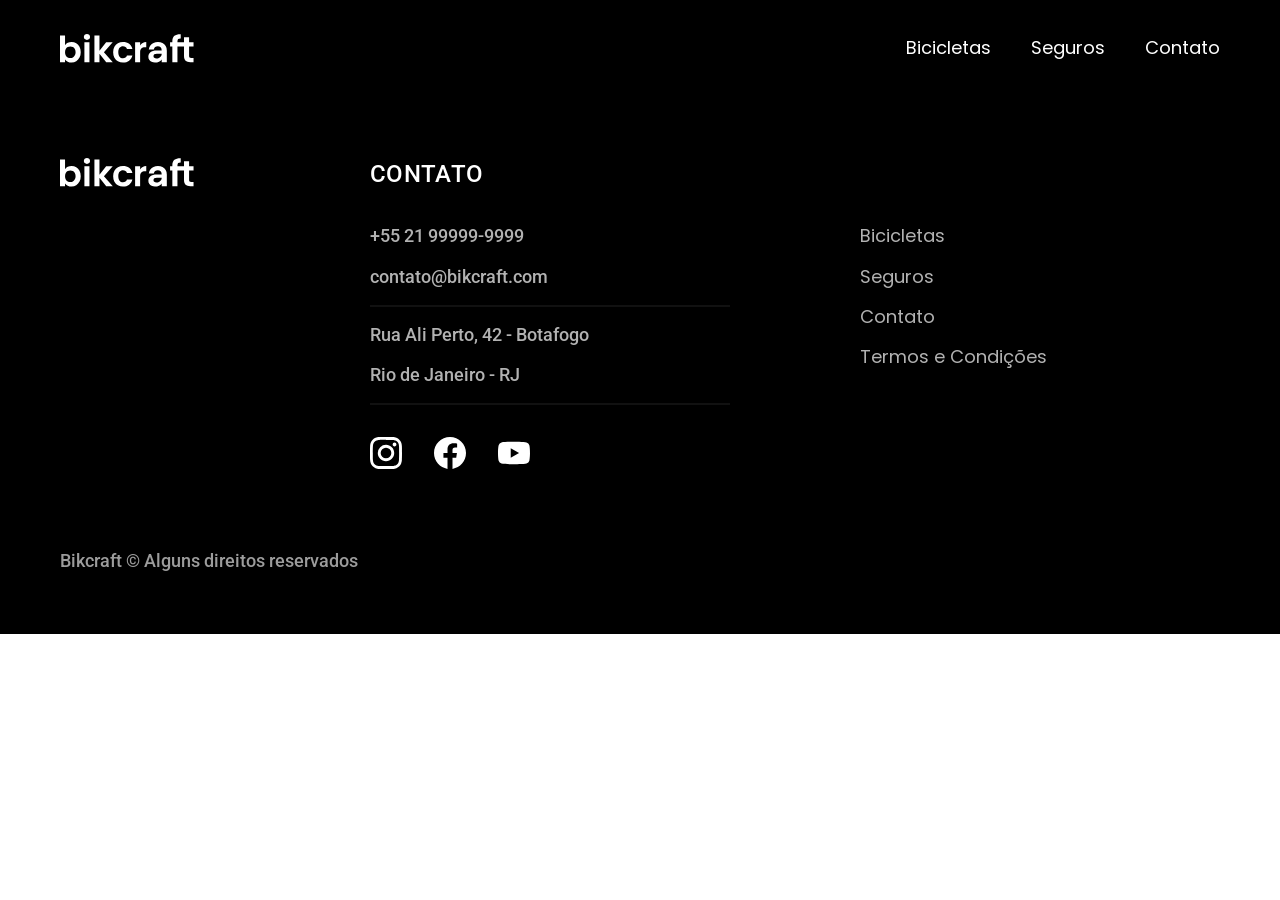
==== bicicletas.html @ 02ed1ec8 "adiciona pagina de termos de uso" ====
<!DOCTYPE html>
<html lang="en">

<head>
  <meta charset="UTF-8">
  <meta name="viewport" content="width=device-width, initial-scale=1.0">
  <meta name="description" content="Bicicletas elétricas de alta precisão e qualidade,  feitas sob medida para o cliente. Explore o mundo na sua velocidade com a Bikcraft.">
  <!-- Estilos -->
  <link rel="stylesheet" href="./css/style.css">
  <!-- Fontes -->
  <link rel="preconnect" href="https://fonts.googleapis.com">
  <link rel="preconnect" href="https://fonts.gstatic.com" crossorigin>
  <link href="https://fonts.googleapis.com/css2?family=Merriweather:ital,opsz,wght@1,18..144,900&family=Poppins:wght@400;600&family=Roboto:wght@400;500&display=swap" rel="stylesheet">
  <title>Bikcraft - Bicicletas Elétricas</title>
</head>

<body>
  <header class="header-bg">
    <div class="header container">
      <a href="./">
        <img src="./img/bikcraft.svg" alt="Bikcraft">
      </a>
      <nav aria-label="primaria">
        <ul class="header-menu font-1-m cor-0">
          <li><a href="./bicicletas.html">Bicicletas</a></li>
          <li><a href="./seguros.html">Seguros</a></li>
          <li><a href="./contato.html">Contato</a></li>
        </ul>
      </nav>
    </div>
  </header>

  
  <footer class="footer-bg">
    <div class="footer container">
      <img src="./img/bikcraft.svg" alt="Bikcraft">
      <div class="footer-contato">
        <h3 class="font-2-l-b cor-0">Contato</h3>
        <ul class="cor-5 font-2-m">
          <li><a href="tel:+5521999999999">+55 21 99999-9999</a></li>
          <li><a href="mailto:contato@bikcraft.com">contato@bikcraft.com</a></li>
          <li>Rua Ali Perto, 42 - Botafogo</li>
          <li>Rio de Janeiro - RJ</li>
        </ul>
        <div class="footer-redes">
          <a href="./">
            <img src="./img/redes/instagram.svg" alt="Instagram">
            <a href="./">
              <img src="./img/redes/facebook.svg" alt="Facebook">
            </a>
            <a href="./">
              <img src="./img/redes/youtube.svg" alt="Youtube">
            </a>
        </div>
      </div>
      <div class="footer-informacoes">
        <h3 class="font-2-l-b cor0">Informações</h3>
        <nav>
          <ul class="font-1-m cor-5">
            <li><a href="./bicicletas.html">Bicicletas</a></li>
            <li><a href="./seguros.html">Seguros</a></li>
            <li><a href="./contato.html">Contato</a></li>
            <li><a href="./termos.html">Termos e Condições</a></li>
          </ul>
        </nav>
      </div>
      <p class="footer-copy font-2-m cor-6">Bikcraft © Alguns direitos reservados</p>
    </div>
  </footer>
</body>

</html>
---- css/style.css ----
@import url(./global/global.css);
@import url(./utilidades/tipografia.css);
@import url(./utilidades/cores.css);

@import url(./global/header.css);
@import url(./global/footer.css);

/* Utilidades */
@import url(./utilidades/componentes.css);


/* Home */
@import url(./home/introducao.css);
@import url(./home/tecnologia.css);
@import url(./home/parceiros.css);
@import url(./home/depoimento.css);

/* Bicicletas */
@import url(./bicicletas/bicicletas-lista.css);

/* Seguros */
@import url(./seguros/seguros.css);

/* Termos */
@import url(./termos/termos.css);
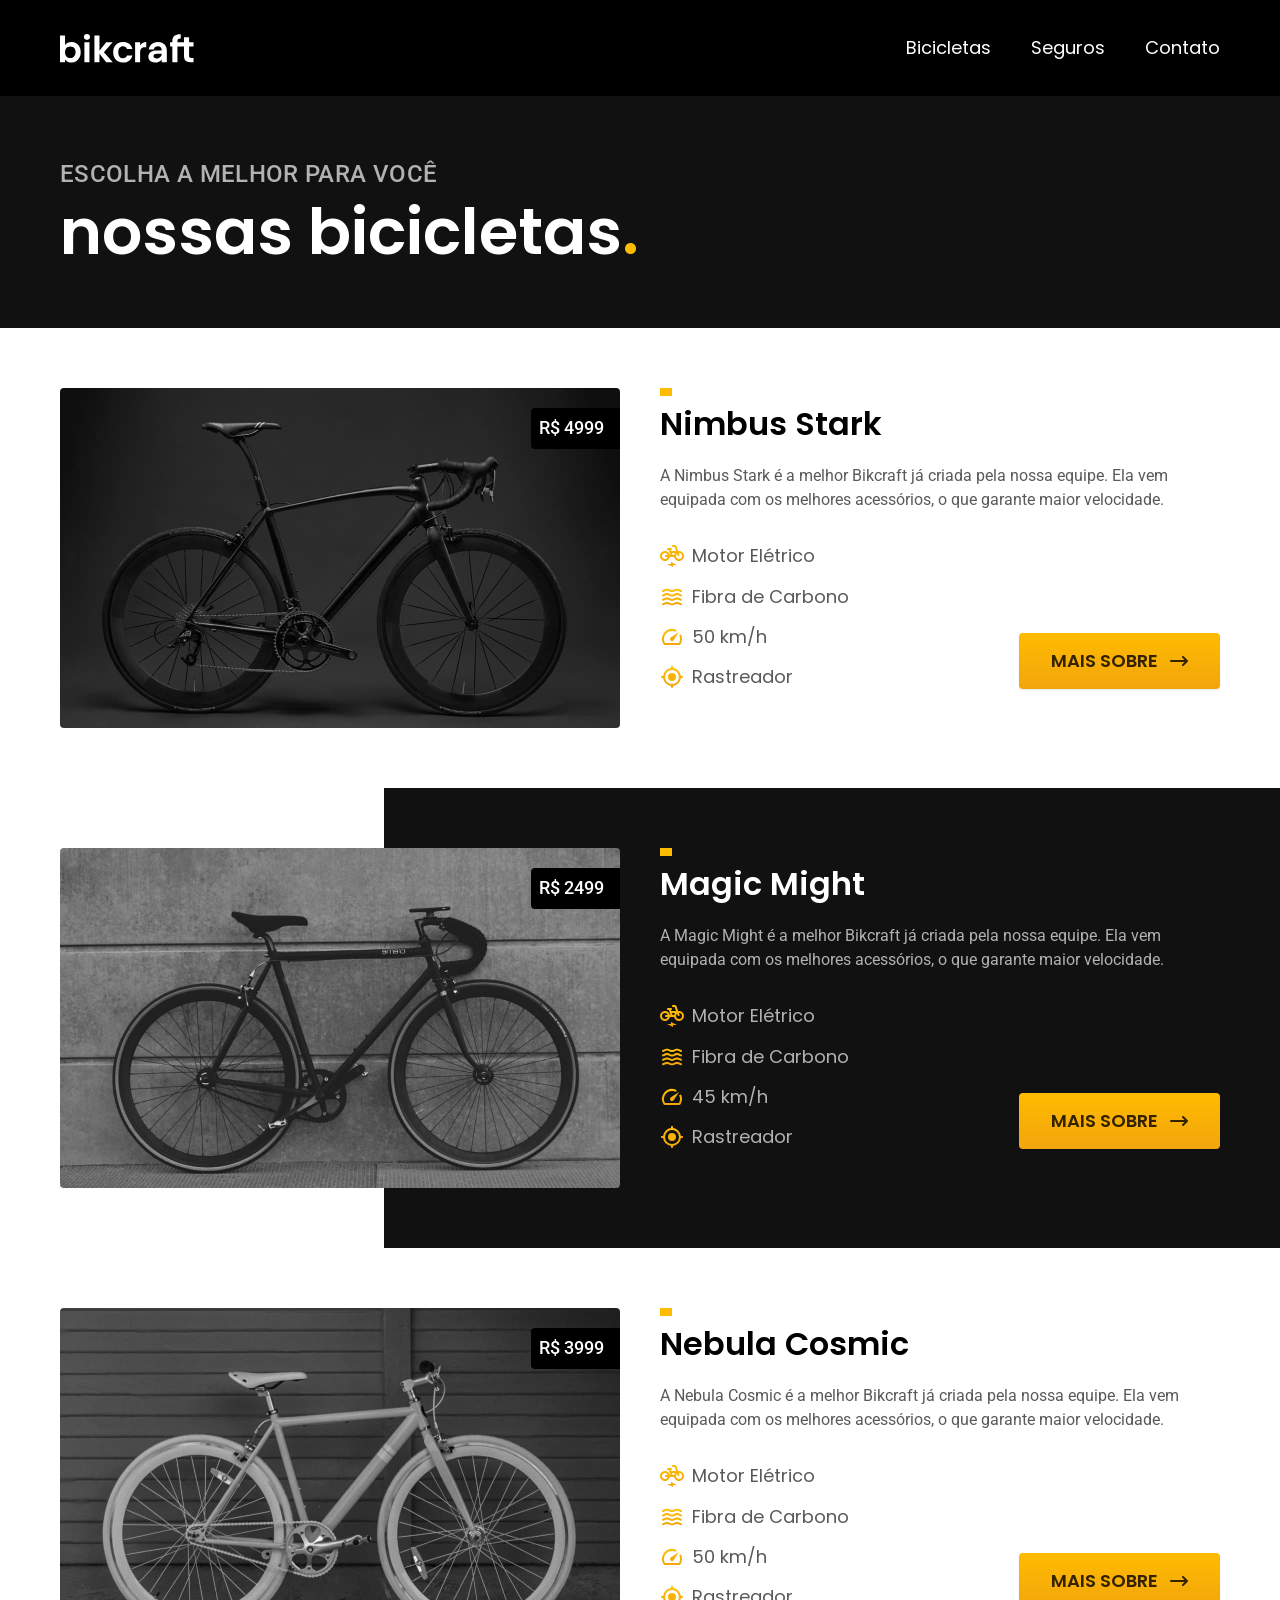
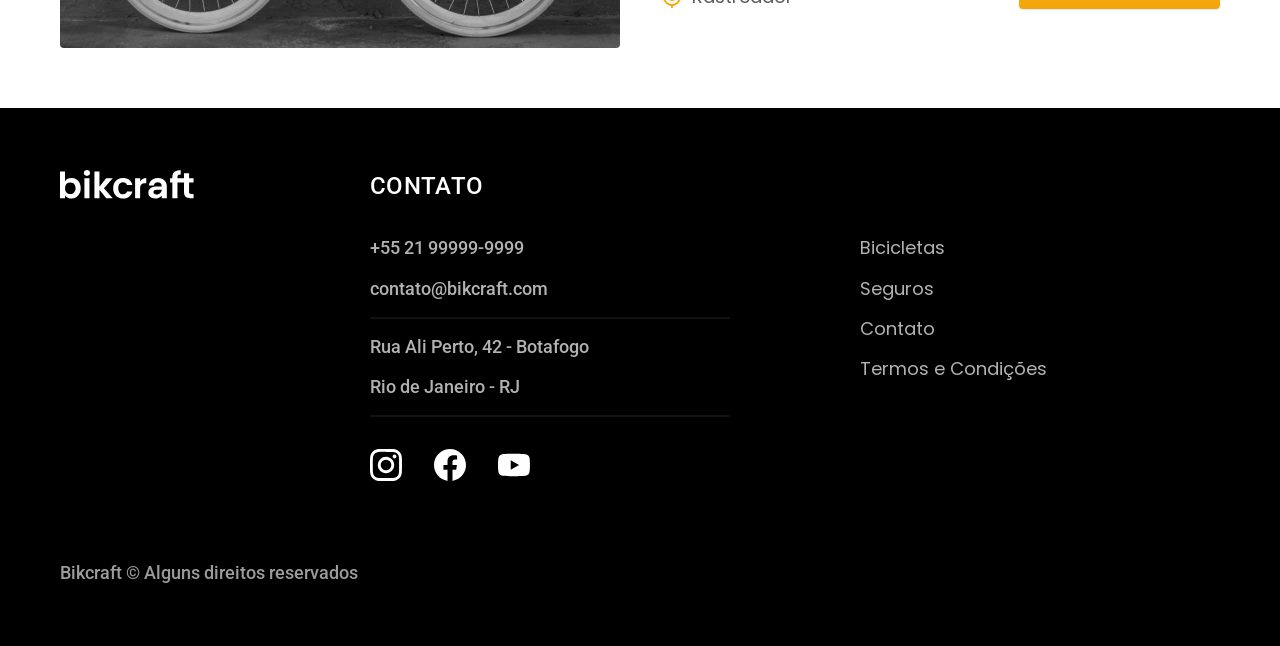
==== commit ae6c1628: "adiciona seção bicicletas" ====
--- a/bicicletas.html
+++ b/bicicletas.html
@@ -11,10 +11,10 @@
   <link rel="preconnect" href="https://fonts.googleapis.com">
   <link rel="preconnect" href="https://fonts.gstatic.com" crossorigin>
   <link href="https://fonts.googleapis.com/css2?family=Merriweather:ital,opsz,wght@1,18..144,900&family=Poppins:wght@400;600&family=Roboto:wght@400;500&display=swap" rel="stylesheet">
-  <title>Bikcraft - Bicicletas Elétricas</title>
+  <title>Bicicletas | Bikcraft</title>
 </head>
 
-<body>
+<body id="bicicletas">
   <header class="header-bg">
     <div class="header container">
       <a href="./">
@@ -29,8 +29,99 @@
       </nav>
     </div>
   </header>
+  <main>
+    <div class="titulo-bg">
+      <div class="titulo container">
+        <p class="font-2-l-b cor-5">Escolha a Melhor para você</p>
+        <h1 class="font-1-xxl cor-0">nossas bicicletas<span class="cor-p1">.</span></h1>
+      </div>
+    </div>
 
-  
+    <div class="bicicletas container">
+      <div class="bicicletas-imagem">
+        <img src="./img/bicicletas/nimbus.jpg" alt="Bicicleta Preta">
+        <span class="font-2-m cor-0">R$ 4999</span>
+      </div>
+      <div class="bicicletas-conteudo">
+        <h2 class="font-1-xl">Nimbus Stark</h2>
+        <p class="font-2-s cor-8">A Nimbus Stark é a melhor Bikcraft já criada pela nossa equipe. Ela vem equipada com os melhores acessórios, o que garante maior velocidade.</p>
+        <ul class="font-1-m cor-8">
+          <li><img src="./img/icones/eletrica.svg" alt="">
+            Motor Elétrico
+          </li>
+          <li><img src="./img/icones/carbono.svg" alt="">
+            Fibra de Carbono
+          </li>
+          <li><img src="./img/icones/velocidade.svg" alt="">
+            50 km/h
+          </li>
+          <li><img src="./img/icones/rastreador.svg" alt="">
+            Rastreador
+          </li>
+        </ul>
+        <a class="botao seta" href="./bicicletas/nimbus.html">Mais Sobre</a>
+      </div>
+    </div>
+
+
+    <div class="bicicletas-bg">
+      <div class="bicicletas container">
+        <div class="bicicletas-imagem">
+          <img src="./img/bicicletas/magic.jpg" alt="Bicicleta Preta">
+          <span class="font-2-m cor-0">R$ 2499</span>
+        </div>
+        <div class="bicicletas-conteudo">
+          <h2 class="font-1-xl cor-0">Magic Might</h2>
+          <p class="font-2-s cor-5">A Magic Might é a melhor Bikcraft já criada pela nossa equipe. Ela vem equipada com os melhores acessórios, o que garante maior velocidade.
+          </p>
+          <ul class="font-1-m cor-5">
+            <li><img src="./img/icones/eletrica.svg" alt="">
+              Motor Elétrico
+            </li>
+            <li><img src="./img/icones/carbono.svg" alt="">
+              Fibra de Carbono
+            </li>
+            <li><img src="./img/icones/velocidade.svg" alt="">
+              45 km/h
+            </li>
+            <li><img src="./img/icones/rastreador.svg" alt="">
+              Rastreador
+            </li>
+          </ul>
+        <a class="botao seta" href="./bicicletas/magic.html">Mais Sobre</a>
+        </div>
+      </div>
+    </div>
+
+    <div class="bicicletas container">
+      <div class="bicicletas-imagem">
+        <img src="./img/bicicletas/nebula.jpg" alt="Bicicleta Preta">
+        <span class="font-2-m cor-0">R$ 3999</span>
+      </div>
+      <div class="bicicletas-conteudo">
+        <h2 class="font-1-xl">Nebula Cosmic</h2>
+        <p class="font-2-s cor-8">A Nebula Cosmic é a melhor Bikcraft já criada pela nossa equipe. Ela vem equipada com os melhores acessórios, o que garante maior velocidade.</p>
+        <ul class="font-1-m cor-8">
+          <li><img src="./img/icones/eletrica.svg" alt="">
+            Motor Elétrico
+          </li>
+          <li><img src="./img/icones/carbono.svg" alt="">
+            Fibra de Carbono
+          </li>
+          <li><img src="./img/icones/velocidade.svg" alt="">
+            50 km/h
+          </li>
+          <li><img src="./img/icones/rastreador.svg" alt="">
+            Rastreador
+          </li>
+        </ul>
+        <a class="botao seta" href="./bicicletas/nebula.html">Mais Sobre</a>
+      </div>
+    </div>
+
+
+  </main>
+
   <footer class="footer-bg">
     <div class="footer container">
       <img src="./img/bikcraft.svg" alt="Bikcraft">
--- a/css/style.css
+++ b/css/style.css
@@ -8,7 +8,6 @@
 /* Utilidades */
 @import url(./utilidades/componentes.css);
 
-
 /* Home */
 @import url(./home/introducao.css);
 @import url(./home/tecnologia.css);
@@ -17,9 +16,10 @@
 
 /* Bicicletas */
 @import url(./bicicletas/bicicletas-lista.css);
+@import url(./bicicletas/bicicletas.css);
 
 /* Seguros */
 @import url(./seguros/seguros.css);
 
 /* Termos */
-@import url(./termos/termos.css);+@import url(./termos/termos.css);
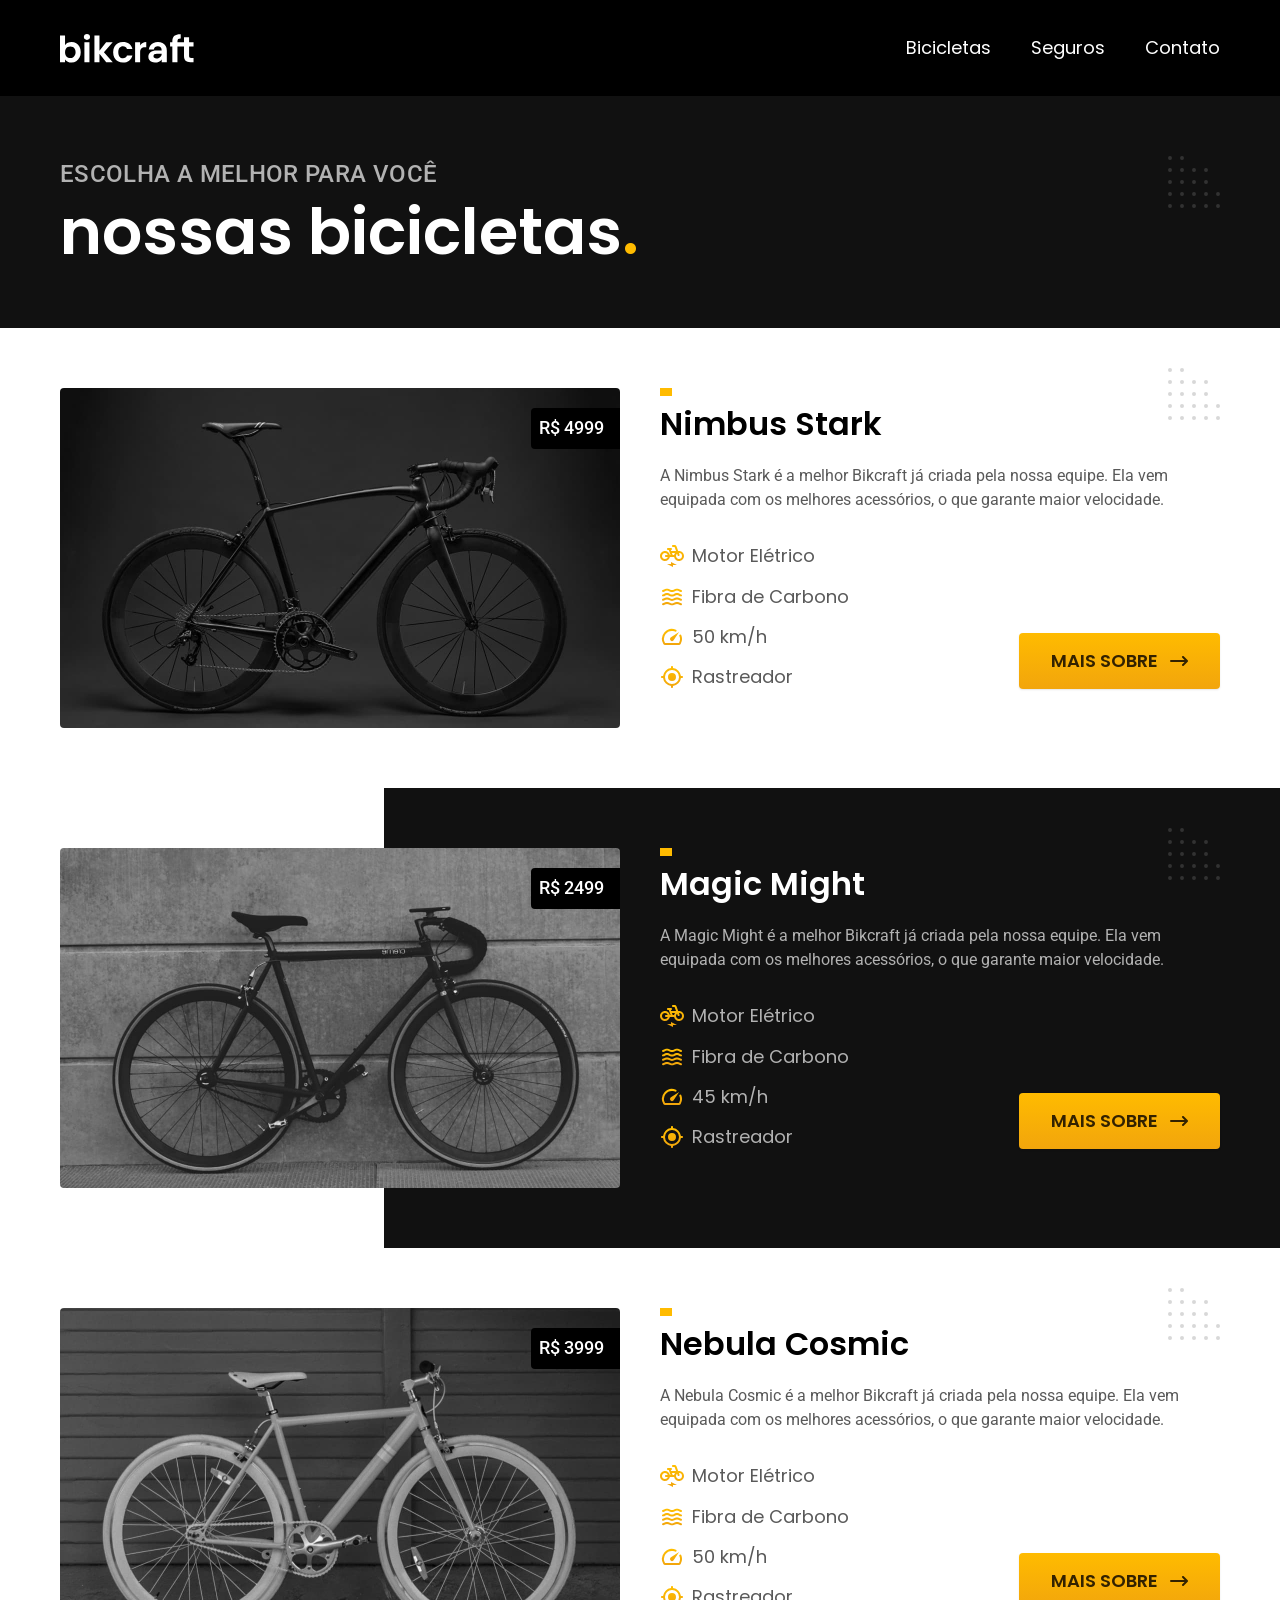
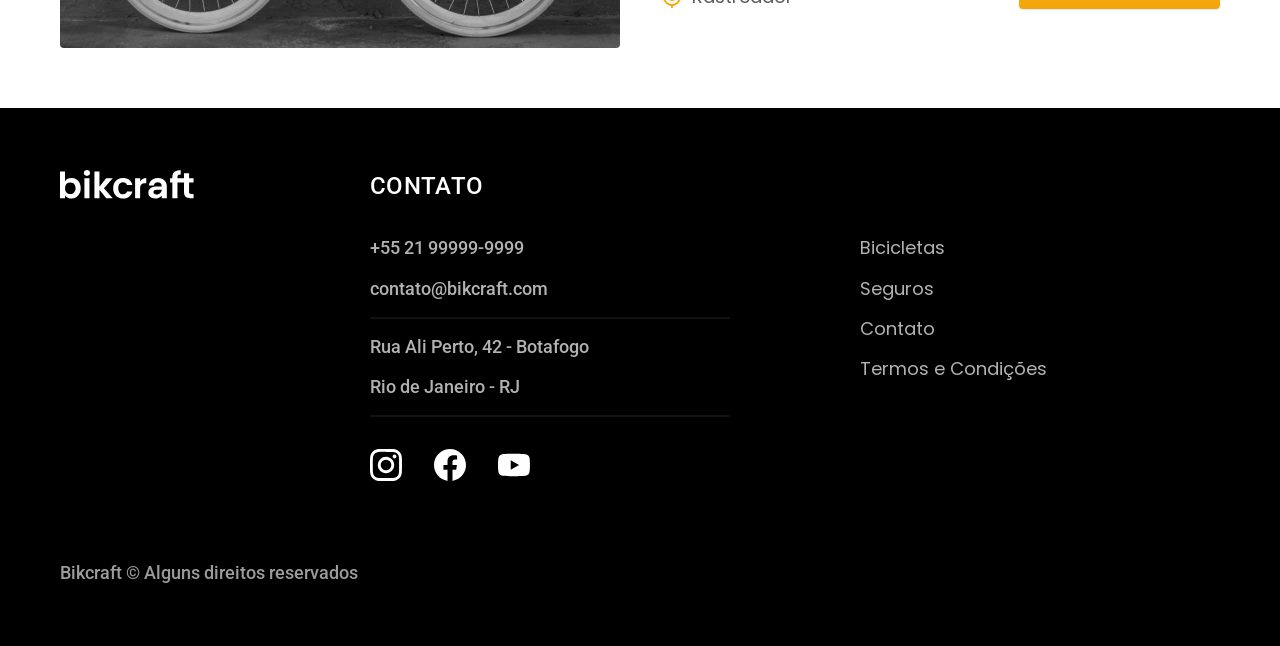
==== commit a9db9bf5: "adiciona pagina de 'orçamento' e otimizações" ====
--- a/bicicletas.html
+++ b/bicicletas.html
@@ -6,6 +6,7 @@
   <meta name="viewport" content="width=device-width, initial-scale=1.0">
   <meta name="description" content="Bicicletas elétricas de alta precisão e qualidade,  feitas sob medida para o cliente. Explore o mundo na sua velocidade com a Bikcraft.">
   <!-- Estilos -->
+  <link rel="preload" href="./css/style.css" as="style">
   <link rel="stylesheet" href="./css/style.css">
   <!-- Fontes -->
   <link rel="preconnect" href="https://fonts.googleapis.com">
@@ -88,7 +89,7 @@
               Rastreador
             </li>
           </ul>
-        <a class="botao seta" href="./bicicletas/magic.html">Mais Sobre</a>
+          <a class="botao seta" href="./bicicletas/magic.html">Mais Sobre</a>
         </div>
       </div>
     </div>
--- a/css/style.css
+++ b/css/style.css
@@ -7,6 +7,7 @@
 
 /* Utilidades */
 @import url(./utilidades/componentes.css);
+@import url(./utilidades/formulario.css);
 
 /* Home */
 @import url(./home/introducao.css);
@@ -18,8 +19,21 @@
 @import url(./bicicletas/bicicletas-lista.css);
 @import url(./bicicletas/bicicletas.css);
 
+/* Bicicleta */
+@import url(./bicicleta/bicicleta.css);
+@import url(./bicicleta/seguro.css);
+
 /* Seguros */
 @import url(./seguros/seguros.css);
+@import url(./seguros/vantagens.css);
+@import url(./seguros/perguntas.css);
+
+/* Contato */
+@import url(./contato/contato.css);
+@import url(./contato/lojas.css);
+
+/* Orçamento */
+@import url(./orcamento/orcamento.css);
 
 /* Termos */
-@import url(./termos/termos.css);
+@import url(./termos/termos.css);
--- a/css/style.css
+++ b/css/style.css
@@ -7,6 +7,7 @@
 
 /* Utilidades */
 @import url(./utilidades/componentes.css);
+@import url(./utilidades/formulario.css);
 
 /* Home */
 @import url(./home/introducao.css);
@@ -18,8 +19,21 @@
 @import url(./bicicletas/bicicletas-lista.css);
 @import url(./bicicletas/bicicletas.css);
 
+/* Bicicleta */
+@import url(./bicicleta/bicicleta.css);
+@import url(./bicicleta/seguro.css);
+
 /* Seguros */
 @import url(./seguros/seguros.css);
+@import url(./seguros/vantagens.css);
+@import url(./seguros/perguntas.css);
+
+/* Contato */
+@import url(./contato/contato.css);
+@import url(./contato/lojas.css);
+
+/* Orçamento */
+@import url(./orcamento/orcamento.css);
 
 /* Termos */
-@import url(./termos/termos.css);
+@import url(./termos/termos.css);
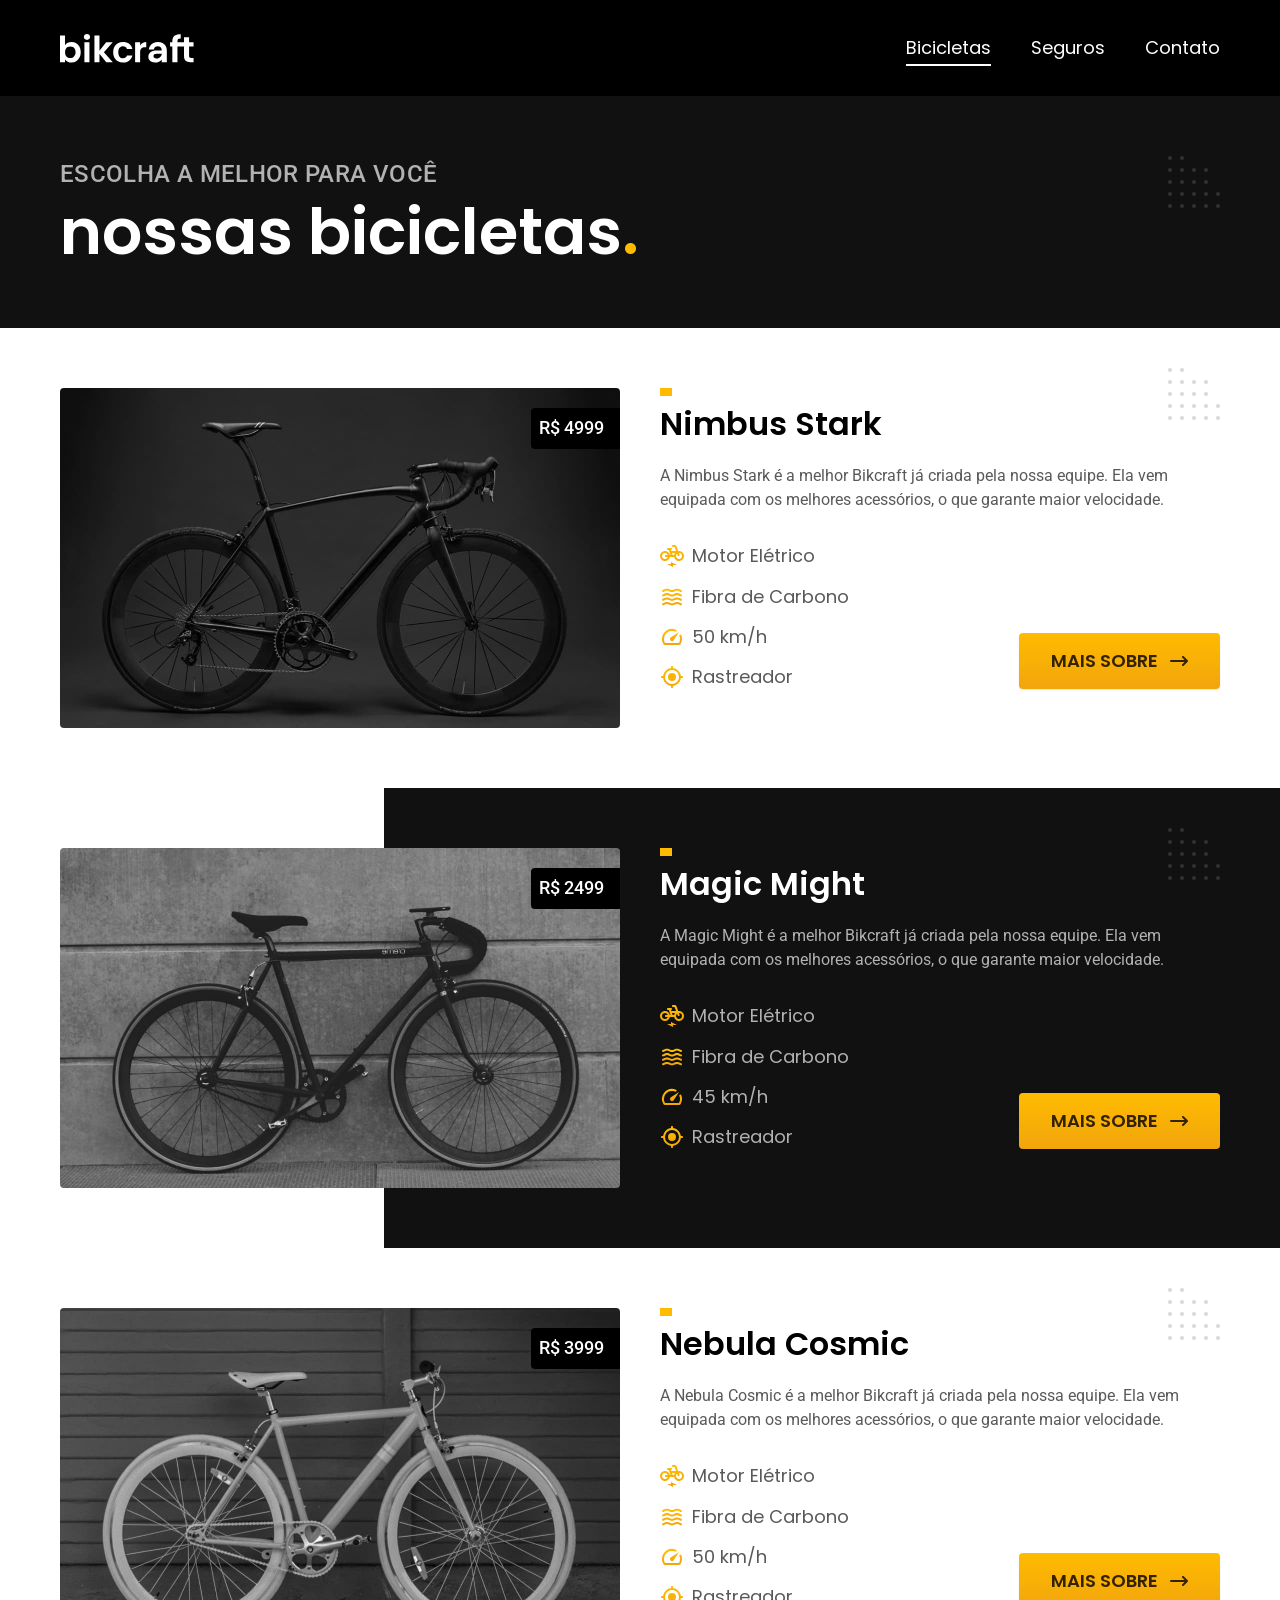
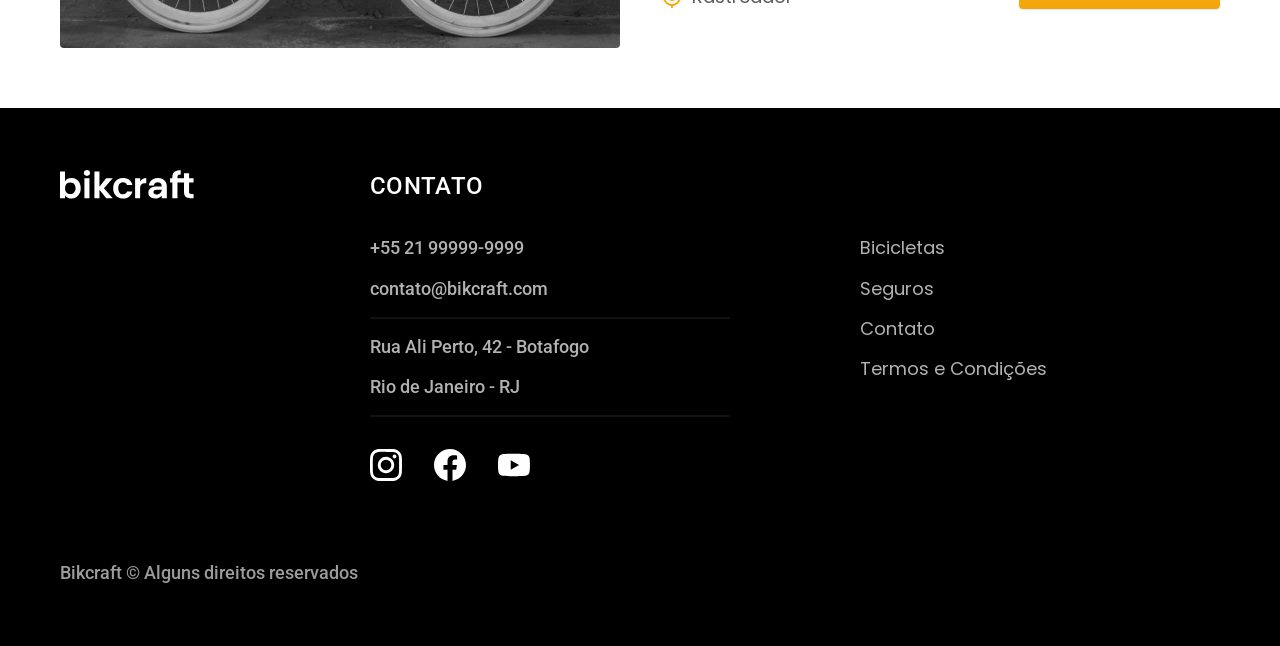
==== commit b8eff50a: "adiciona animacoes em javascript" ====
--- a/bicicletas.html
+++ b/bicicletas.html
@@ -13,13 +13,16 @@
   <link rel="preconnect" href="https://fonts.gstatic.com" crossorigin>
   <link href="https://fonts.googleapis.com/css2?family=Merriweather:ital,opsz,wght@1,18..144,900&family=Poppins:wght@400;600&family=Roboto:wght@400;500&display=swap" rel="stylesheet">
   <title>Bicicletas | Bikcraft</title>
+  <script>
+    document.documentElement.classList.add('js')
+  </script>
 </head>
 
 <body id="bicicletas">
   <header class="header-bg">
     <div class="header container">
       <a href="./">
-        <img src="./img/bikcraft.svg" alt="Bikcraft">
+        <img src="./img/bikcraft.svg" width="136" height="32" alt="Bikcraft">
       </a>
       <nav aria-label="primaria">
         <ul class="header-menu font-1-m cor-0">
@@ -40,23 +43,23 @@
 
     <div class="bicicletas container">
       <div class="bicicletas-imagem">
-        <img src="./img/bicicletas/nimbus.jpg" alt="Bicicleta Preta">
+        <img src="./img/bicicletas/nimbus.jpg" width="1120" height="680" alt="Bicicleta Preta">
         <span class="font-2-m cor-0">R$ 4999</span>
       </div>
       <div class="bicicletas-conteudo">
         <h2 class="font-1-xl">Nimbus Stark</h2>
         <p class="font-2-s cor-8">A Nimbus Stark é a melhor Bikcraft já criada pela nossa equipe. Ela vem equipada com os melhores acessórios, o que garante maior velocidade.</p>
         <ul class="font-1-m cor-8">
-          <li><img src="./img/icones/eletrica.svg" alt="">
+          <li><img src="./img/icones/eletrica.svg" width="1120" height="680" alt="">
             Motor Elétrico
           </li>
-          <li><img src="./img/icones/carbono.svg" alt="">
+          <li><img src="./img/icones/carbono.svg" width="1120" height="680" alt="">
             Fibra de Carbono
           </li>
-          <li><img src="./img/icones/velocidade.svg" alt="">
+          <li><img src="./img/icones/velocidade.svg" width="1120" height="680" alt="">
             50 km/h
           </li>
-          <li><img src="./img/icones/rastreador.svg" alt="">
+          <li><img src="./img/icones/rastreador.svg" width="1120" height="680" alt="">
             Rastreador
           </li>
         </ul>
@@ -68,7 +71,7 @@
     <div class="bicicletas-bg">
       <div class="bicicletas container">
         <div class="bicicletas-imagem">
-          <img src="./img/bicicletas/magic.jpg" alt="Bicicleta Preta">
+          <img src="./img/bicicletas/magic.jpg" width="1120" height="680" alt="Bicicleta Preta">
           <span class="font-2-m cor-0">R$ 2499</span>
         </div>
         <div class="bicicletas-conteudo">
@@ -76,16 +79,16 @@
           <p class="font-2-s cor-5">A Magic Might é a melhor Bikcraft já criada pela nossa equipe. Ela vem equipada com os melhores acessórios, o que garante maior velocidade.
           </p>
           <ul class="font-1-m cor-5">
-            <li><img src="./img/icones/eletrica.svg" alt="">
+            <li><img src="./img/icones/eletrica.svg" width="1120" height="680" alt="">
               Motor Elétrico
             </li>
-            <li><img src="./img/icones/carbono.svg" alt="">
+            <li><img src="./img/icones/carbono.svg" width="1120" height="680" alt="">
               Fibra de Carbono
             </li>
-            <li><img src="./img/icones/velocidade.svg" alt="">
+            <li><img src="./img/icones/velocidade.svg" width="1120" height="680" alt="">
               45 km/h
             </li>
-            <li><img src="./img/icones/rastreador.svg" alt="">
+            <li><img src="./img/icones/rastreador.svg" width="1120" height="680" alt="">
               Rastreador
             </li>
           </ul>
@@ -96,23 +99,23 @@
 
     <div class="bicicletas container">
       <div class="bicicletas-imagem">
-        <img src="./img/bicicletas/nebula.jpg" alt="Bicicleta Preta">
+        <img src="./img/bicicletas/nebula.jpg" width="1120" height="680" alt="Bicicleta Preta">
         <span class="font-2-m cor-0">R$ 3999</span>
       </div>
       <div class="bicicletas-conteudo">
         <h2 class="font-1-xl">Nebula Cosmic</h2>
         <p class="font-2-s cor-8">A Nebula Cosmic é a melhor Bikcraft já criada pela nossa equipe. Ela vem equipada com os melhores acessórios, o que garante maior velocidade.</p>
         <ul class="font-1-m cor-8">
-          <li><img src="./img/icones/eletrica.svg" alt="">
+          <li><img src="./img/icones/eletrica.svg" width="32" height="32" alt="">
             Motor Elétrico
           </li>
-          <li><img src="./img/icones/carbono.svg" alt="">
+          <li><img src="./img/icones/carbono.svg" width="32" height="32" alt="">
             Fibra de Carbono
           </li>
-          <li><img src="./img/icones/velocidade.svg" alt="">
+          <li><img src="./img/icones/velocidade.svg" width="32" height="32" alt="">
             50 km/h
           </li>
-          <li><img src="./img/icones/rastreador.svg" alt="">
+          <li><img src="./img/icones/rastreador.svg" width="32" height="32" alt="">
             Rastreador
           </li>
         </ul>
@@ -125,7 +128,7 @@
 
   <footer class="footer-bg">
     <div class="footer container">
-      <img src="./img/bikcraft.svg" alt="Bikcraft">
+      <img src="./img/bikcraft.svg" width="136" height="32" alt="Bikcraft">
       <div class="footer-contato">
         <h3 class="font-2-l-b cor-0">Contato</h3>
         <ul class="cor-5 font-2-m">
@@ -136,12 +139,12 @@
         </ul>
         <div class="footer-redes">
           <a href="./">
-            <img src="./img/redes/instagram.svg" alt="Instagram">
+            <img src="./img/redes/instagram.svg" width="32" height="32" alt="Instagram">
             <a href="./">
-              <img src="./img/redes/facebook.svg" alt="Facebook">
+              <img src="./img/redes/facebook.svg" width="32" height="32" alt="Facebook">
             </a>
             <a href="./">
-              <img src="./img/redes/youtube.svg" alt="Youtube">
+              <img src="./img/redes/youtube.svg" width="32" height="32" alt="Youtube">
             </a>
         </div>
       </div>
@@ -159,6 +162,7 @@
       <p class="footer-copy font-2-m cor-6">Bikcraft © Alguns direitos reservados</p>
     </div>
   </footer>
+  <script src="./js/script.js"></script>
 </body>
 
 </html>
--- a/css/style.css
+++ b/css/style.css
@@ -1,6 +1,7 @@
 @import url(./global/global.css);
 @import url(./utilidades/tipografia.css);
 @import url(./utilidades/cores.css);
+@import url(./utilidades/animacao.css);
 
 @import url(./global/header.css);
 @import url(./global/footer.css);
--- a/css/style.css
+++ b/css/style.css
@@ -1,6 +1,7 @@
 @import url(./global/global.css);
 @import url(./utilidades/tipografia.css);
 @import url(./utilidades/cores.css);
+@import url(./utilidades/animacao.css);
 
 @import url(./global/header.css);
 @import url(./global/footer.css);
